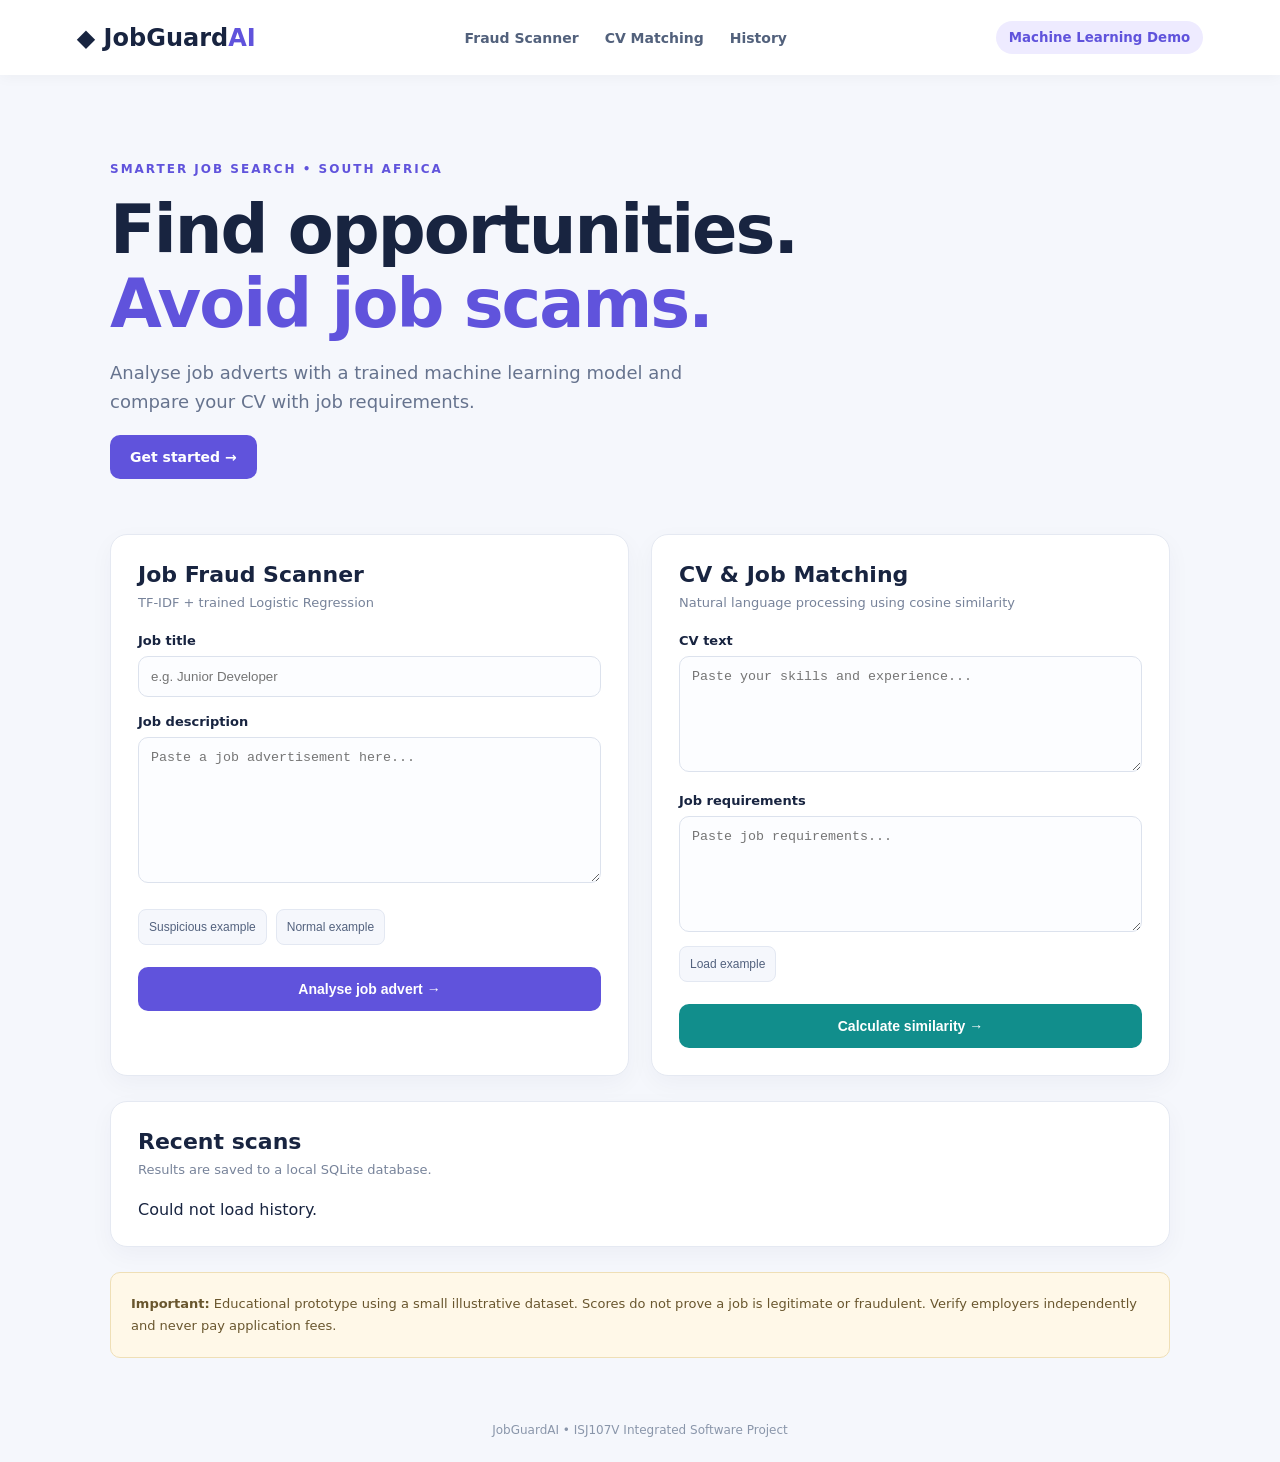
==== templates/index.html @ 6254ecb5 "Initial commit - JobGuardAI" ====
<!doctype html><html lang="en"><head><meta charset="utf-8"><meta name="viewport" content="width=device-width,initial-scale=1"><title>JobGuardAI</title><link rel="stylesheet" href="/static/style.css"></head><body>
<header><strong>◆ JobGuard<span>AI</span></strong><nav><a href="#scanner">Fraud Scanner</a><a href="#matcher">CV Matching</a><a href="#history">History</a></nav><small>Machine Learning Demo</small></header>
<main><section class="hero"><p class="eyebrow">SMARTER JOB SEARCH • SOUTH AFRICA</p><h1>Find opportunities.<br><em>Avoid job scams.</em></h1><p>Analyse job adverts with a trained machine learning model and compare your CV with job requirements.</p><a class="btn" href="#scanner">Get started →</a></section>
<div class="grid"><section class="card" id="scanner"><h2>Job Fraud Scanner</h2><p>TF-IDF + trained Logistic Regression</p><form id="scanForm"><label>Job title</label><input id="title" maxlength="120" required placeholder="e.g. Junior Developer"><label>Job description</label><textarea id="description" minlength="30" maxlength="8000" rows="8" required placeholder="Paste a job advertisement here..."></textarea><div class="row"><button type="button" class="ghost" id="suspicious">Suspicious example</button><button type="button" class="ghost" id="normal">Normal example</button></div><button class="btn wide">Analyse job advert →</button></form><div id="scanResult" class="result" aria-live="polite"></div></section>
<section class="card" id="matcher"><h2>CV & Job Matching</h2><p>Natural language processing using cosine similarity</p><form id="matchForm"><label>CV text</label><textarea id="cv" minlength="20" maxlength="8000" rows="6" required placeholder="Paste your skills and experience..."></textarea><label>Job requirements</label><textarea id="job" minlength="20" maxlength="8000" rows="6" required placeholder="Paste job requirements..."></textarea><button type="button" class="ghost" id="matchExample">Load example</button><button class="btn teal wide">Calculate similarity →</button></form><div id="matchResult" class="result" aria-live="polite"></div></section></div>
<section class="card history" id="history"><h2>Recent scans</h2><p>Results are saved to a local SQLite database.</p><div id="historyList">Loading…</div></section>
<aside><b>Important:</b> Educational prototype using a small illustrative dataset. Scores do not prove a job is legitimate or fraudulent. Verify employers independently and never pay application fees.</aside></main><footer>JobGuardAI • ISJ107V Integrated Software Project</footer><script src="/static/app.js"></script></body></html>
---- static/style.css ----
*{box-sizing:border-box}html{scroll-behavior:smooth}body{margin:0;background:#f5f7fc;color:#182440;font-family:system-ui,Segoe UI,Arial,sans-serif}header{height:75px;background:#fff;display:flex;align-items:center;justify-content:space-between;padding:0 6%;box-shadow:0 2px 14px #0000000a}header strong{font-size:24px}header strong span,em{color:#6053dc}nav{display:flex;gap:26px}nav a{text-decoration:none;color:#52617c;font-weight:600;font-size:14px}header small{background:#eeebff;padding:9px 13px;border-radius:20px;color:#6053dc;font-weight:700}main{max-width:1100px;padding:0 20px;margin:auto}.hero{padding:75px 0 55px}.eyebrow{color:#6053dc;font-size:12px;letter-spacing:2px;font-weight:800}.hero h1{font-size:clamp(42px,5.5vw,67px);line-height:1.1;letter-spacing:-2px;margin:18px 0}.hero em{font-style:normal}.hero>p:not(.eyebrow){max-width:650px;font-size:18px;line-height:1.6;color:#66738e}.btn{display:inline-block;background:#6053dc;color:white;padding:14px 20px;border:none;border-radius:10px;font-size:14px;font-weight:750;text-decoration:none;cursor:pointer}.grid{display:grid;grid-template-columns:1fr 1fr;gap:22px}.card{background:white;border:1px solid #e5e9f2;border-radius:17px;padding:27px;box-shadow:0 8px 25px #1723430a}.card h2{margin:0;font-size:22px}.card>p{color:#77839a;font-size:13px;margin:8px 0 23px}label{display:block;font-size:13px;font-weight:750;margin:17px 0 8px}input,textarea{width:100%;border:1px solid #dce2ed;background:#fcfdff;border-radius:10px;padding:12px;font:14px/1.5 inherit;outline:none}input:focus,textarea:focus{border-color:#6053dc}textarea{resize:vertical}.row{display:flex;gap:9px;margin-top:12px}.ghost{background:#f5f7fc;color:#53627e;border:1px solid #e3e8f2;border-radius:8px;padding:10px;cursor:pointer;font-size:12px;margin:10px 0}.wide{width:100%;margin-top:12px}.teal{background:#118e8c}.result:not(:empty){margin-top:18px;border:1px solid #dce4fa;background:#f4f7ff;border-radius:10px;padding:15px;line-height:1.6;font-size:14px}.result h3{margin:0}.result small{color:#6a7891}.history{margin-top:25px}.history-row{padding:13px;border-bottom:1px solid #e5e9f2;display:flex;justify-content:space-between;gap:15px}.history-row small{color:#748099}aside{margin:25px 0 40px;background:#fff8e8;border:1px solid #efdfb6;padding:20px;border-radius:10px;font-size:13px;line-height:1.7;color:#69562e}footer{text-align:center;padding:25px;color:#8a96aa;font-size:12px}@media(max-width:750px){.grid{grid-template-columns:1fr}nav{display:none}header small{display:none}.hero{padding:50px 0 35px}.card{padding:20px}}
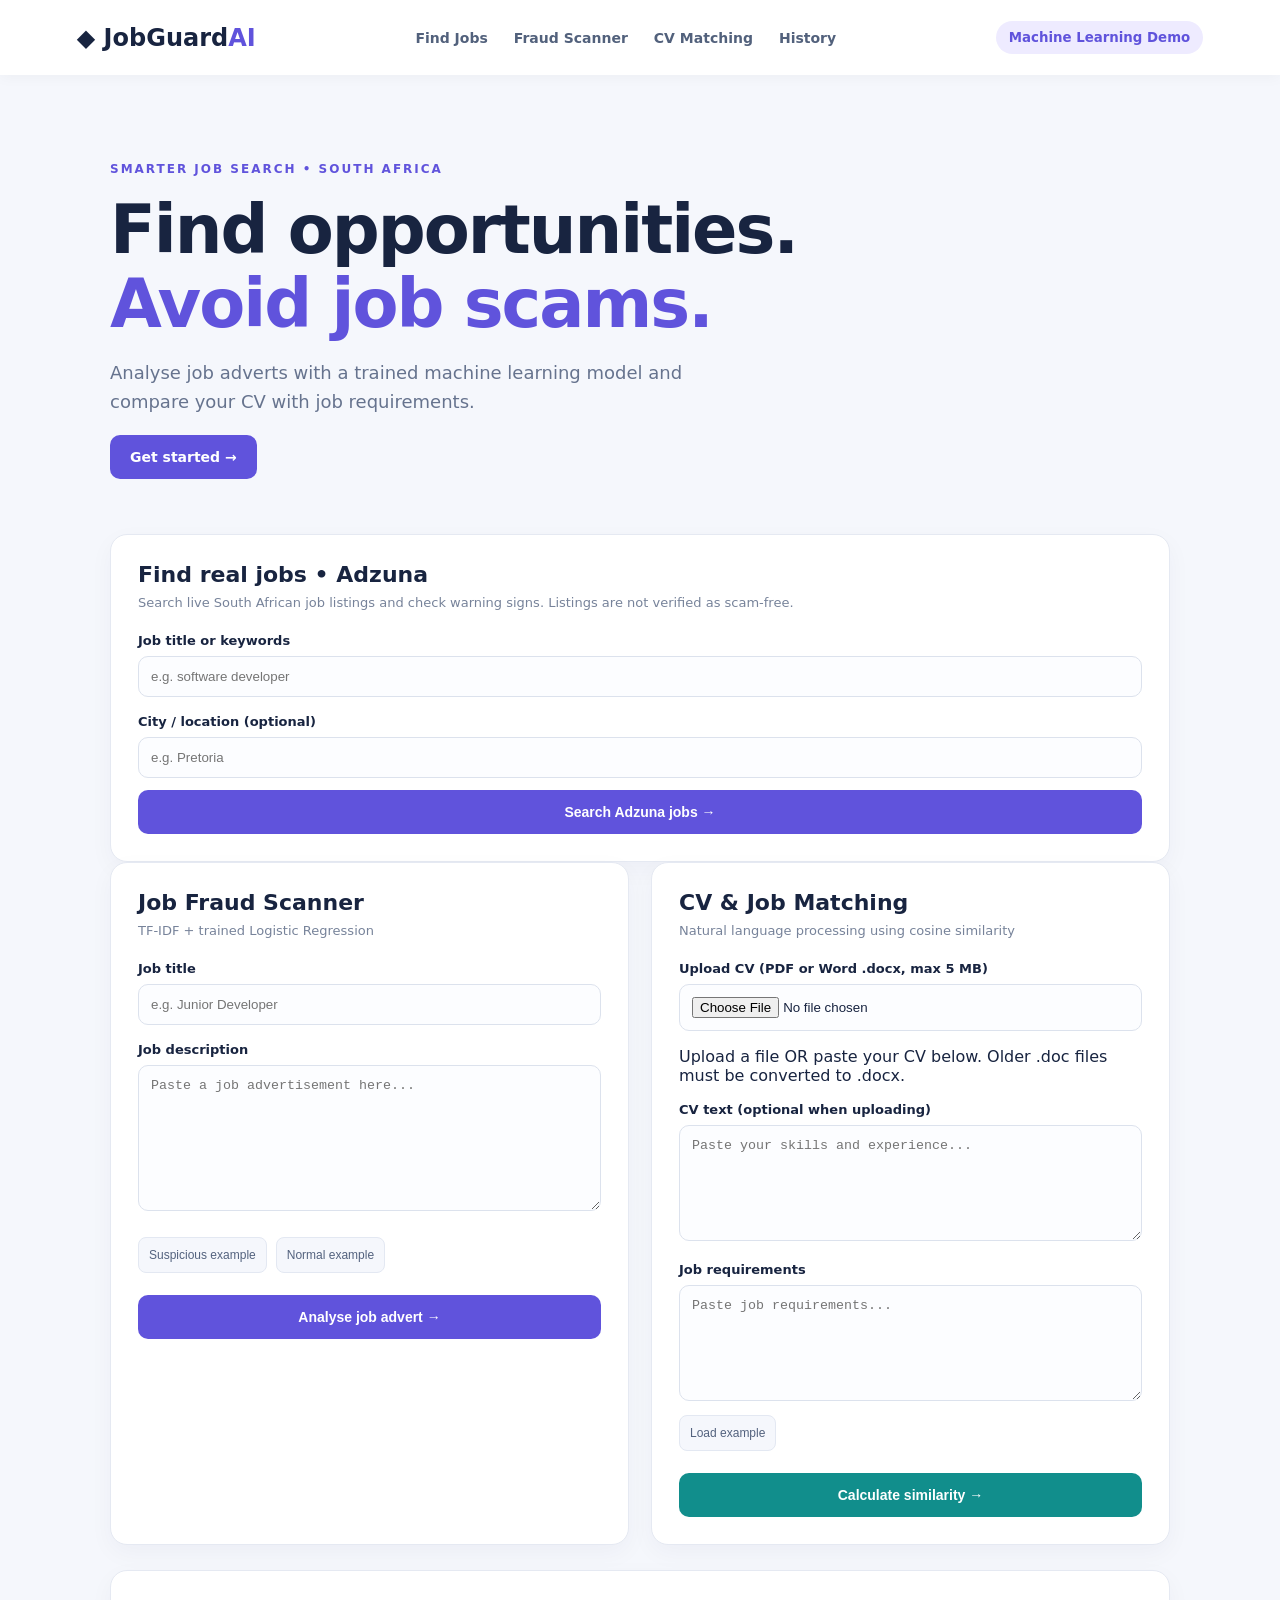
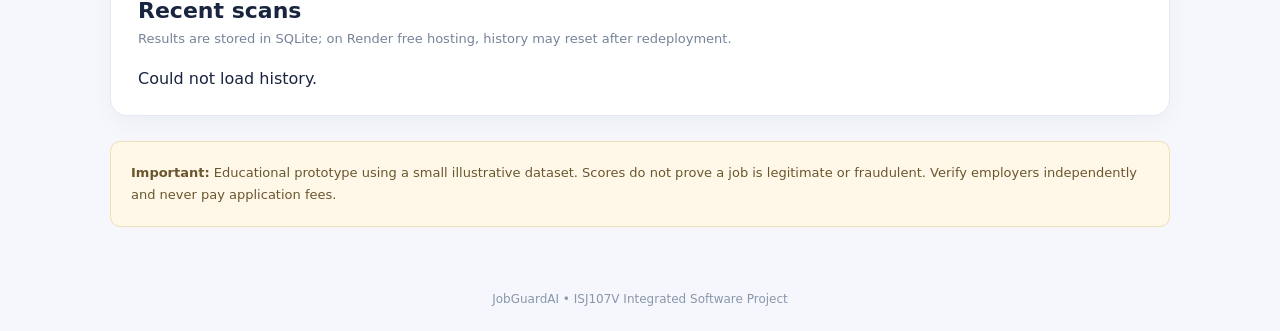
==== commit 072b3c03: "Add Adzuna API and CV upload features" ====
--- a/templates/index.html
+++ b/templates/index.html
@@ -1,7 +1,8 @@
 <!doctype html><html lang="en"><head><meta charset="utf-8"><meta name="viewport" content="width=device-width,initial-scale=1"><title>JobGuardAI</title><link rel="stylesheet" href="/static/style.css"></head><body>
-<header><strong>◆ JobGuard<span>AI</span></strong><nav><a href="#scanner">Fraud Scanner</a><a href="#matcher">CV Matching</a><a href="#history">History</a></nav><small>Machine Learning Demo</small></header>
+<header><strong>◆ JobGuard<span>AI</span></strong><nav><a href="#adzuna">Find Jobs</a><a href="#scanner">Fraud Scanner</a><a href="#matcher">CV Matching</a><a href="#history">History</a></nav><small>Machine Learning Demo</small></header>
 <main><section class="hero"><p class="eyebrow">SMARTER JOB SEARCH • SOUTH AFRICA</p><h1>Find opportunities.<br><em>Avoid job scams.</em></h1><p>Analyse job adverts with a trained machine learning model and compare your CV with job requirements.</p><a class="btn" href="#scanner">Get started →</a></section>
+<section class="card" id="adzuna"><h2>Find real jobs • Adzuna</h2><p>Search live South African job listings and check warning signs. Listings are not verified as scam-free.</p><form id="jobSearchForm"><label>Job title or keywords</label><input id="jobQuery" required minlength="2" maxlength="100" placeholder="e.g. software developer"><label>City / location (optional)</label><input id="jobLocation" maxlength="100" placeholder="e.g. Pretoria"><button class="btn wide">Search Adzuna jobs →</button></form><div id="jobResults" class="result" aria-live="polite"></div></section>
 <div class="grid"><section class="card" id="scanner"><h2>Job Fraud Scanner</h2><p>TF-IDF + trained Logistic Regression</p><form id="scanForm"><label>Job title</label><input id="title" maxlength="120" required placeholder="e.g. Junior Developer"><label>Job description</label><textarea id="description" minlength="30" maxlength="8000" rows="8" required placeholder="Paste a job advertisement here..."></textarea><div class="row"><button type="button" class="ghost" id="suspicious">Suspicious example</button><button type="button" class="ghost" id="normal">Normal example</button></div><button class="btn wide">Analyse job advert →</button></form><div id="scanResult" class="result" aria-live="polite"></div></section>
-<section class="card" id="matcher"><h2>CV & Job Matching</h2><p>Natural language processing using cosine similarity</p><form id="matchForm"><label>CV text</label><textarea id="cv" minlength="20" maxlength="8000" rows="6" required placeholder="Paste your skills and experience..."></textarea><label>Job requirements</label><textarea id="job" minlength="20" maxlength="8000" rows="6" required placeholder="Paste job requirements..."></textarea><button type="button" class="ghost" id="matchExample">Load example</button><button class="btn teal wide">Calculate similarity →</button></form><div id="matchResult" class="result" aria-live="polite"></div></section></div>
-<section class="card history" id="history"><h2>Recent scans</h2><p>Results are saved to a local SQLite database.</p><div id="historyList">Loading…</div></section>
+<section class="card" id="matcher"><h2>CV & Job Matching</h2><p>Natural language processing using cosine similarity</p><form id="matchForm"><label>Upload CV (PDF or Word .docx, max 5 MB)</label><input id="cvFile" type="file" accept=".pdf,.docx,application/pdf,application/vnd.openxmlformats-officedocument.wordprocessingml.document"><p>Upload a file OR paste your CV below. Older .doc files must be converted to .docx.</p><label>CV text (optional when uploading)</label><textarea id="cv" minlength="20" maxlength="8000" rows="6" placeholder="Paste your skills and experience..."></textarea><label>Job requirements</label><textarea id="job" minlength="20" maxlength="8000" rows="6" required placeholder="Paste job requirements..."></textarea><button type="button" class="ghost" id="matchExample">Load example</button><button class="btn teal wide">Calculate similarity →</button></form><div id="matchResult" class="result" aria-live="polite"></div></section></div>
+<section class="card history" id="history"><h2>Recent scans</h2><p>Results are stored in SQLite; on Render free hosting, history may reset after redeployment.</p><div id="historyList">Loading…</div></section>
 <aside><b>Important:</b> Educational prototype using a small illustrative dataset. Scores do not prove a job is legitimate or fraudulent. Verify employers independently and never pay application fees.</aside></main><footer>JobGuardAI • ISJ107V Integrated Software Project</footer><script src="/static/app.js"></script></body></html>
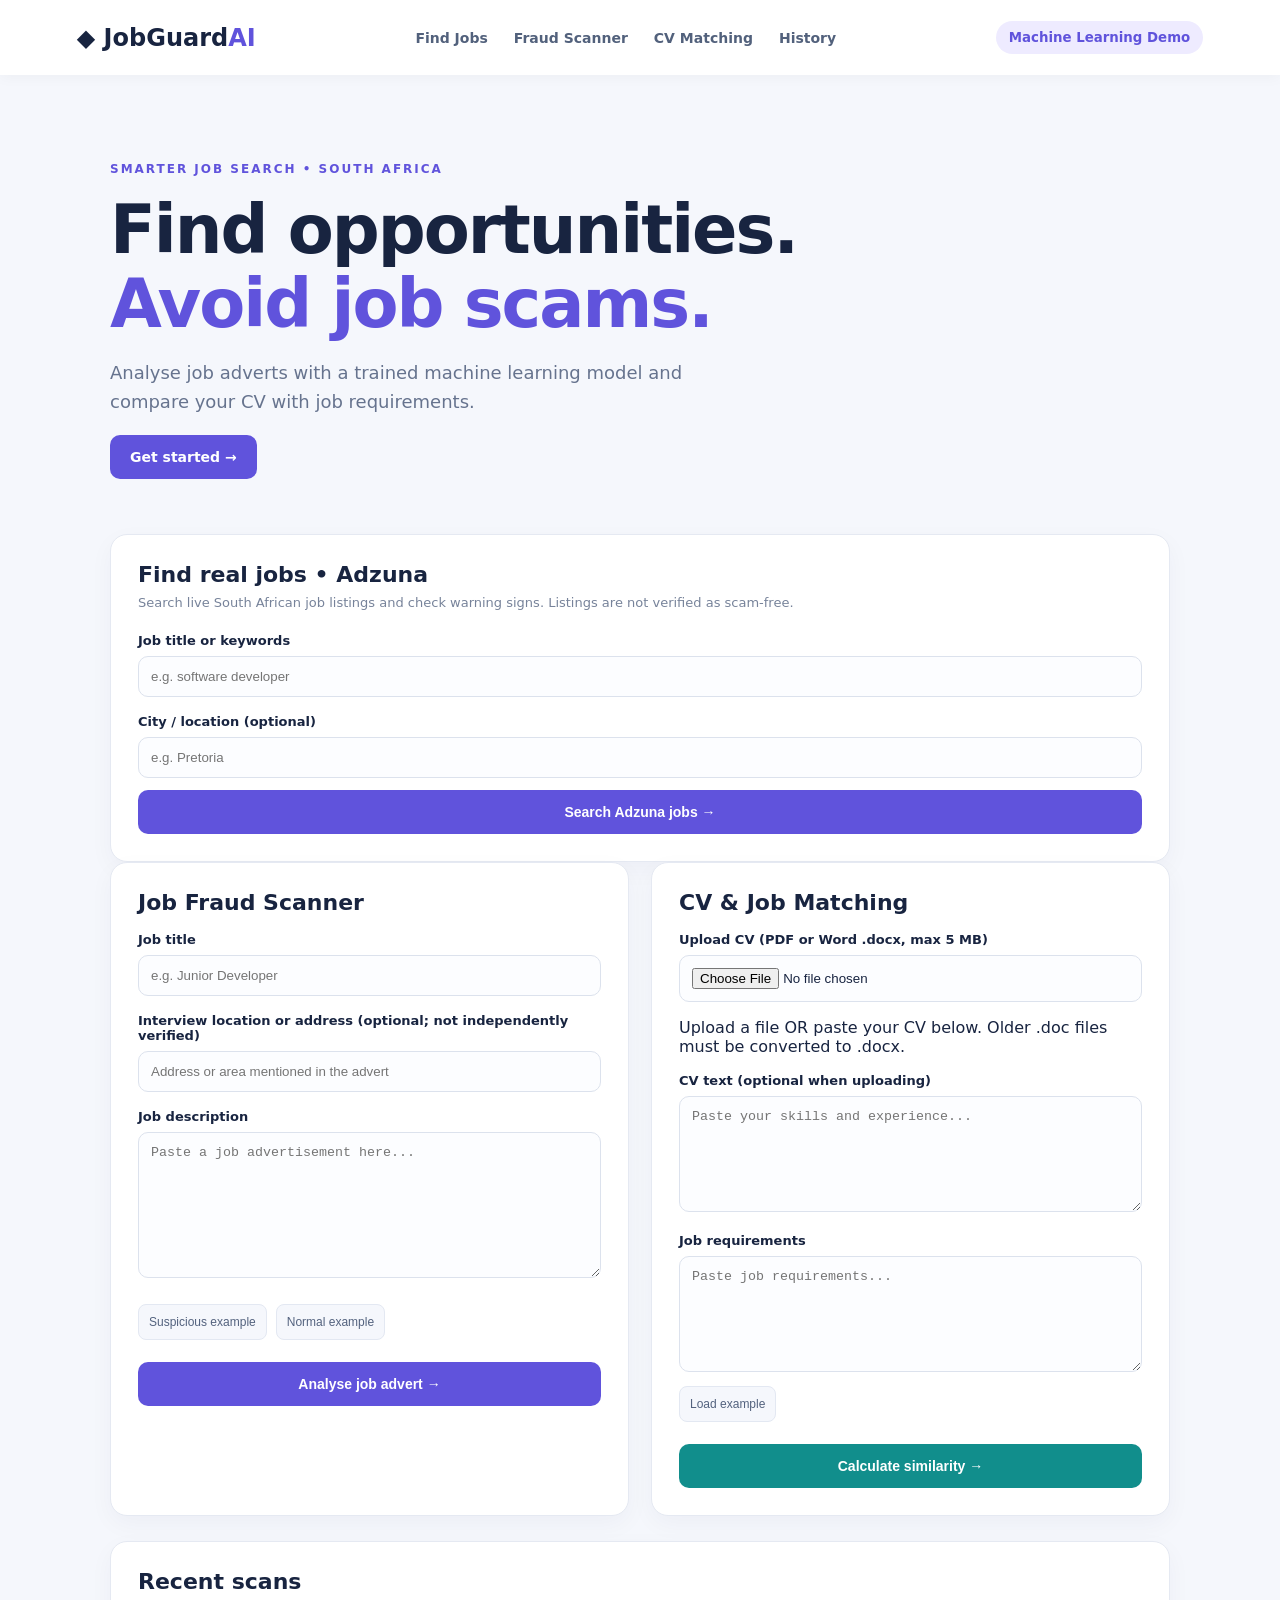
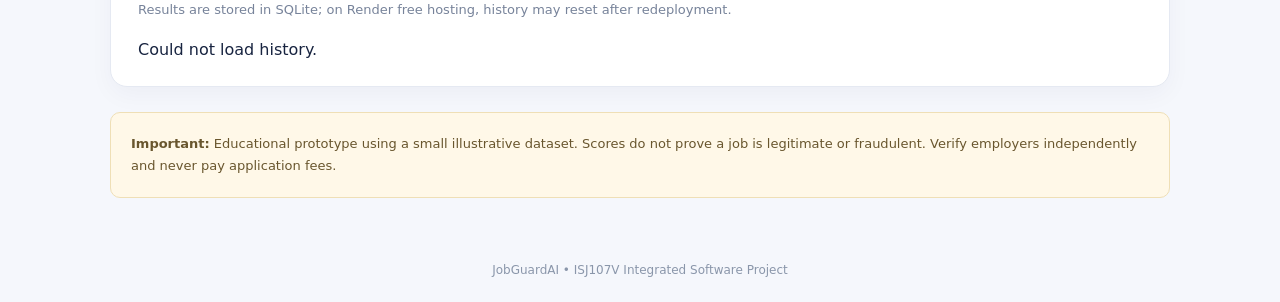
==== commit 459ee4db: "Improve job seeker safety and fraud detection" ====
--- a/templates/index.html
+++ b/templates/index.html
@@ -2,7 +2,7 @@
 <header><strong>◆ JobGuard<span>AI</span></strong><nav><a href="#adzuna">Find Jobs</a><a href="#scanner">Fraud Scanner</a><a href="#matcher">CV Matching</a><a href="#history">History</a></nav><small>Machine Learning Demo</small></header>
 <main><section class="hero"><p class="eyebrow">SMARTER JOB SEARCH • SOUTH AFRICA</p><h1>Find opportunities.<br><em>Avoid job scams.</em></h1><p>Analyse job adverts with a trained machine learning model and compare your CV with job requirements.</p><a class="btn" href="#scanner">Get started →</a></section>
 <section class="card" id="adzuna"><h2>Find real jobs • Adzuna</h2><p>Search live South African job listings and check warning signs. Listings are not verified as scam-free.</p><form id="jobSearchForm"><label>Job title or keywords</label><input id="jobQuery" required minlength="2" maxlength="100" placeholder="e.g. software developer"><label>City / location (optional)</label><input id="jobLocation" maxlength="100" placeholder="e.g. Pretoria"><button class="btn wide">Search Adzuna jobs →</button></form><div id="jobResults" class="result" aria-live="polite"></div></section>
-<div class="grid"><section class="card" id="scanner"><h2>Job Fraud Scanner</h2><p>TF-IDF + trained Logistic Regression</p><form id="scanForm"><label>Job title</label><input id="title" maxlength="120" required placeholder="e.g. Junior Developer"><label>Job description</label><textarea id="description" minlength="30" maxlength="8000" rows="8" required placeholder="Paste a job advertisement here..."></textarea><div class="row"><button type="button" class="ghost" id="suspicious">Suspicious example</button><button type="button" class="ghost" id="normal">Normal example</button></div><button class="btn wide">Analyse job advert →</button></form><div id="scanResult" class="result" aria-live="polite"></div></section>
-<section class="card" id="matcher"><h2>CV & Job Matching</h2><p>Natural language processing using cosine similarity</p><form id="matchForm"><label>Upload CV (PDF or Word .docx, max 5 MB)</label><input id="cvFile" type="file" accept=".pdf,.docx,application/pdf,application/vnd.openxmlformats-officedocument.wordprocessingml.document"><p>Upload a file OR paste your CV below. Older .doc files must be converted to .docx.</p><label>CV text (optional when uploading)</label><textarea id="cv" minlength="20" maxlength="8000" rows="6" placeholder="Paste your skills and experience..."></textarea><label>Job requirements</label><textarea id="job" minlength="20" maxlength="8000" rows="6" required placeholder="Paste job requirements..."></textarea><button type="button" class="ghost" id="matchExample">Load example</button><button class="btn teal wide">Calculate similarity →</button></form><div id="matchResult" class="result" aria-live="polite"></div></section></div>
+<div class="grid"><section class="card" id="scanner"><h2>Job Fraud Scanner</h2><form id="scanForm"><label>Job title</label><input id="title" maxlength="120" required placeholder="e.g. Junior Developer"><label>Interview location or address (optional; not independently verified)</label><input id="location" maxlength="250" placeholder="Address or area mentioned in the advert"><label>Job description</label><textarea id="description" minlength="30" maxlength="8000" rows="8" required placeholder="Paste a job advertisement here..."></textarea><div class="row"><button type="button" class="ghost" id="suspicious">Suspicious example</button><button type="button" class="ghost" id="normal">Normal example</button></div><button class="btn wide">Analyse job advert →</button></form><div id="scanResult" class="result" aria-live="polite"></div></section>
+<section class="card" id="matcher"><h2>CV & Job Matching</h2><form id="matchForm"><label>Upload CV (PDF or Word .docx, max 5 MB)</label><input id="cvFile" type="file" accept=".pdf,.docx,application/pdf,application/vnd.openxmlformats-officedocument.wordprocessingml.document"><p>Upload a file OR paste your CV below. Older .doc files must be converted to .docx.</p><label>CV text (optional when uploading)</label><textarea id="cv" minlength="20" maxlength="8000" rows="6" placeholder="Paste your skills and experience..."></textarea><label>Job requirements</label><textarea id="job" minlength="20" maxlength="8000" rows="6" required placeholder="Paste job requirements..."></textarea><button type="button" class="ghost" id="matchExample">Load example</button><button class="btn teal wide">Calculate similarity →</button></form><div id="matchResult" class="result" aria-live="polite"></div></section></div>
 <section class="card history" id="history"><h2>Recent scans</h2><p>Results are stored in SQLite; on Render free hosting, history may reset after redeployment.</p><div id="historyList">Loading…</div></section>
 <aside><b>Important:</b> Educational prototype using a small illustrative dataset. Scores do not prove a job is legitimate or fraudulent. Verify employers independently and never pay application fees.</aside></main><footer>JobGuardAI • ISJ107V Integrated Software Project</footer><script src="/static/app.js"></script></body></html>
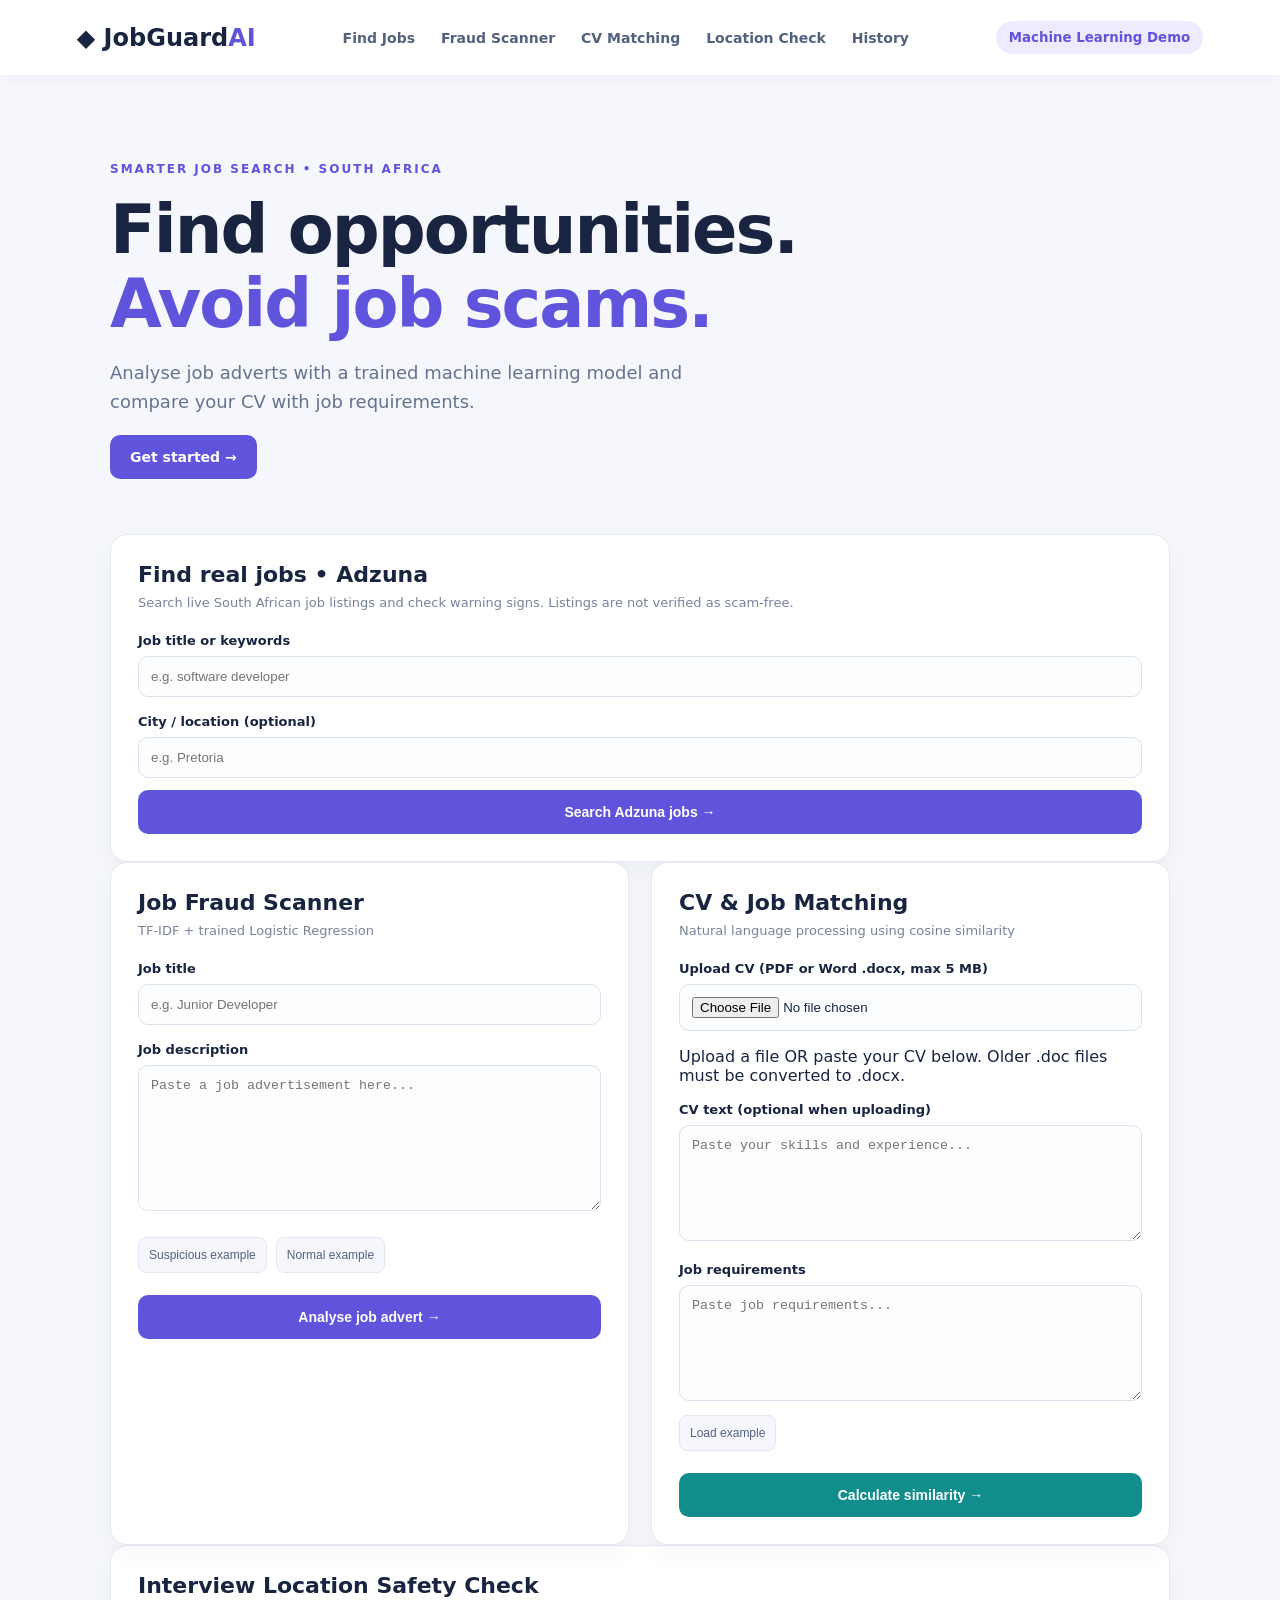
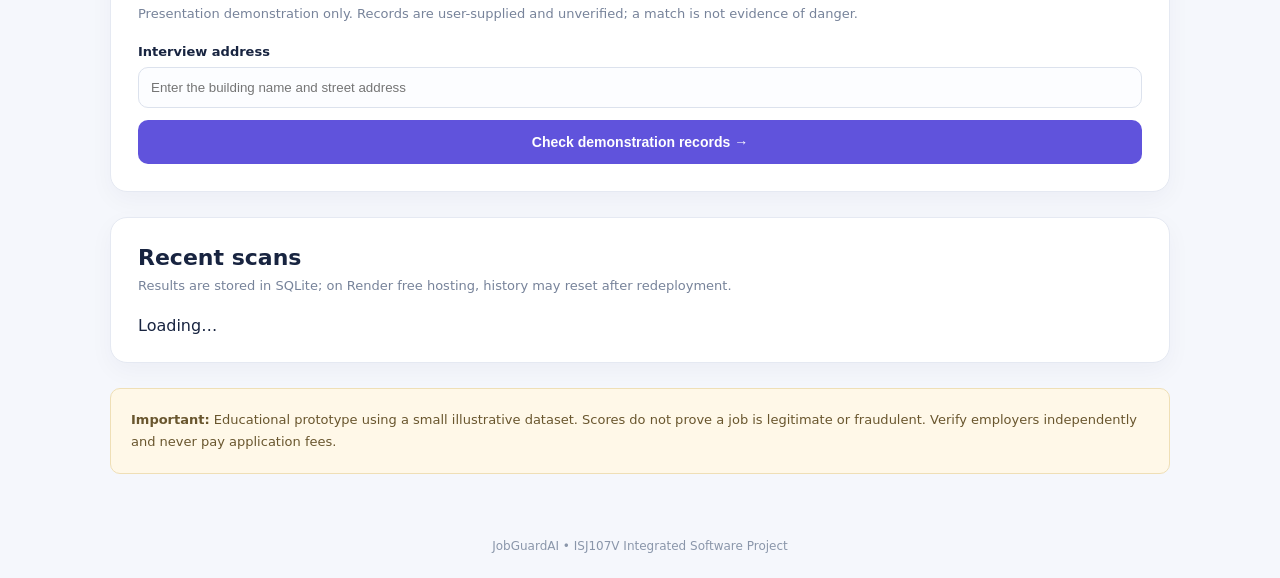
==== commit 01c89268: "Add interview location safety checker" ====
--- a/templates/index.html
+++ b/templates/index.html
@@ -1,8 +1,9 @@
 <!doctype html><html lang="en"><head><meta charset="utf-8"><meta name="viewport" content="width=device-width,initial-scale=1"><title>JobGuardAI</title><link rel="stylesheet" href="/static/style.css"></head><body>
-<header><strong>◆ JobGuard<span>AI</span></strong><nav><a href="#adzuna">Find Jobs</a><a href="#scanner">Fraud Scanner</a><a href="#matcher">CV Matching</a><a href="#history">History</a></nav><small>Machine Learning Demo</small></header>
+<header><strong>◆ JobGuard<span>AI</span></strong><nav><a href="#adzuna">Find Jobs</a><a href="#scanner">Fraud Scanner</a><a href="#matcher">CV Matching</a><a href="#location-check">Location Check</a><a href="#history">History</a></nav><small>Machine Learning Demo</small></header>
 <main><section class="hero"><p class="eyebrow">SMARTER JOB SEARCH • SOUTH AFRICA</p><h1>Find opportunities.<br><em>Avoid job scams.</em></h1><p>Analyse job adverts with a trained machine learning model and compare your CV with job requirements.</p><a class="btn" href="#scanner">Get started →</a></section>
 <section class="card" id="adzuna"><h2>Find real jobs • Adzuna</h2><p>Search live South African job listings and check warning signs. Listings are not verified as scam-free.</p><form id="jobSearchForm"><label>Job title or keywords</label><input id="jobQuery" required minlength="2" maxlength="100" placeholder="e.g. software developer"><label>City / location (optional)</label><input id="jobLocation" maxlength="100" placeholder="e.g. Pretoria"><button class="btn wide">Search Adzuna jobs →</button></form><div id="jobResults" class="result" aria-live="polite"></div></section>
-<div class="grid"><section class="card" id="scanner"><h2>Job Fraud Scanner</h2><form id="scanForm"><label>Job title</label><input id="title" maxlength="120" required placeholder="e.g. Junior Developer"><label>Interview location or address (optional; not independently verified)</label><input id="location" maxlength="250" placeholder="Address or area mentioned in the advert"><label>Job description</label><textarea id="description" minlength="30" maxlength="8000" rows="8" required placeholder="Paste a job advertisement here..."></textarea><div class="row"><button type="button" class="ghost" id="suspicious">Suspicious example</button><button type="button" class="ghost" id="normal">Normal example</button></div><button class="btn wide">Analyse job advert →</button></form><div id="scanResult" class="result" aria-live="polite"></div></section>
-<section class="card" id="matcher"><h2>CV & Job Matching</h2><form id="matchForm"><label>Upload CV (PDF or Word .docx, max 5 MB)</label><input id="cvFile" type="file" accept=".pdf,.docx,application/pdf,application/vnd.openxmlformats-officedocument.wordprocessingml.document"><p>Upload a file OR paste your CV below. Older .doc files must be converted to .docx.</p><label>CV text (optional when uploading)</label><textarea id="cv" minlength="20" maxlength="8000" rows="6" placeholder="Paste your skills and experience..."></textarea><label>Job requirements</label><textarea id="job" minlength="20" maxlength="8000" rows="6" required placeholder="Paste job requirements..."></textarea><button type="button" class="ghost" id="matchExample">Load example</button><button class="btn teal wide">Calculate similarity →</button></form><div id="matchResult" class="result" aria-live="polite"></div></section></div>
+<div class="grid"><section class="card" id="scanner"><h2>Job Fraud Scanner</h2><p>TF-IDF + trained Logistic Regression</p><form id="scanForm"><label>Job title</label><input id="title" maxlength="120" required placeholder="e.g. Junior Developer"><label>Job description</label><textarea id="description" minlength="30" maxlength="8000" rows="8" required placeholder="Paste a job advertisement here..."></textarea><div class="row"><button type="button" class="ghost" id="suspicious">Suspicious example</button><button type="button" class="ghost" id="normal">Normal example</button></div><button class="btn wide">Analyse job advert →</button></form><div id="scanResult" class="result" aria-live="polite"></div></section>
+<section class="card" id="matcher"><h2>CV & Job Matching</h2><p>Natural language processing using cosine similarity</p><form id="matchForm"><label>Upload CV (PDF or Word .docx, max 5 MB)</label><input id="cvFile" type="file" accept=".pdf,.docx,application/pdf,application/vnd.openxmlformats-officedocument.wordprocessingml.document"><p>Upload a file OR paste your CV below. Older .doc files must be converted to .docx.</p><label>CV text (optional when uploading)</label><textarea id="cv" minlength="20" maxlength="8000" rows="6" placeholder="Paste your skills and experience..."></textarea><label>Job requirements</label><textarea id="job" minlength="20" maxlength="8000" rows="6" required placeholder="Paste job requirements..."></textarea><button type="button" class="ghost" id="matchExample">Load example</button><button class="btn teal wide">Calculate similarity →</button></form><div id="matchResult" class="result" aria-live="polite"></div></section></div>
+<section class="card" id="location-check"><h2>Interview Location Safety Check</h2><p>Presentation demonstration only. Records are user-supplied and unverified; a match is not evidence of danger.</p><form id="locationForm"><label>Interview address</label><input id="interviewAddress" required minlength="5" maxlength="300" placeholder="Enter the building name and street address"><button class="btn wide">Check demonstration records →</button></form><div id="locationResult" class="result" aria-live="polite"></div></section>
 <section class="card history" id="history"><h2>Recent scans</h2><p>Results are stored in SQLite; on Render free hosting, history may reset after redeployment.</p><div id="historyList">Loading…</div></section>
 <aside><b>Important:</b> Educational prototype using a small illustrative dataset. Scores do not prove a job is legitimate or fraudulent. Verify employers independently and never pay application fees.</aside></main><footer>JobGuardAI • ISJ107V Integrated Software Project</footer><script src="/static/app.js"></script></body></html>
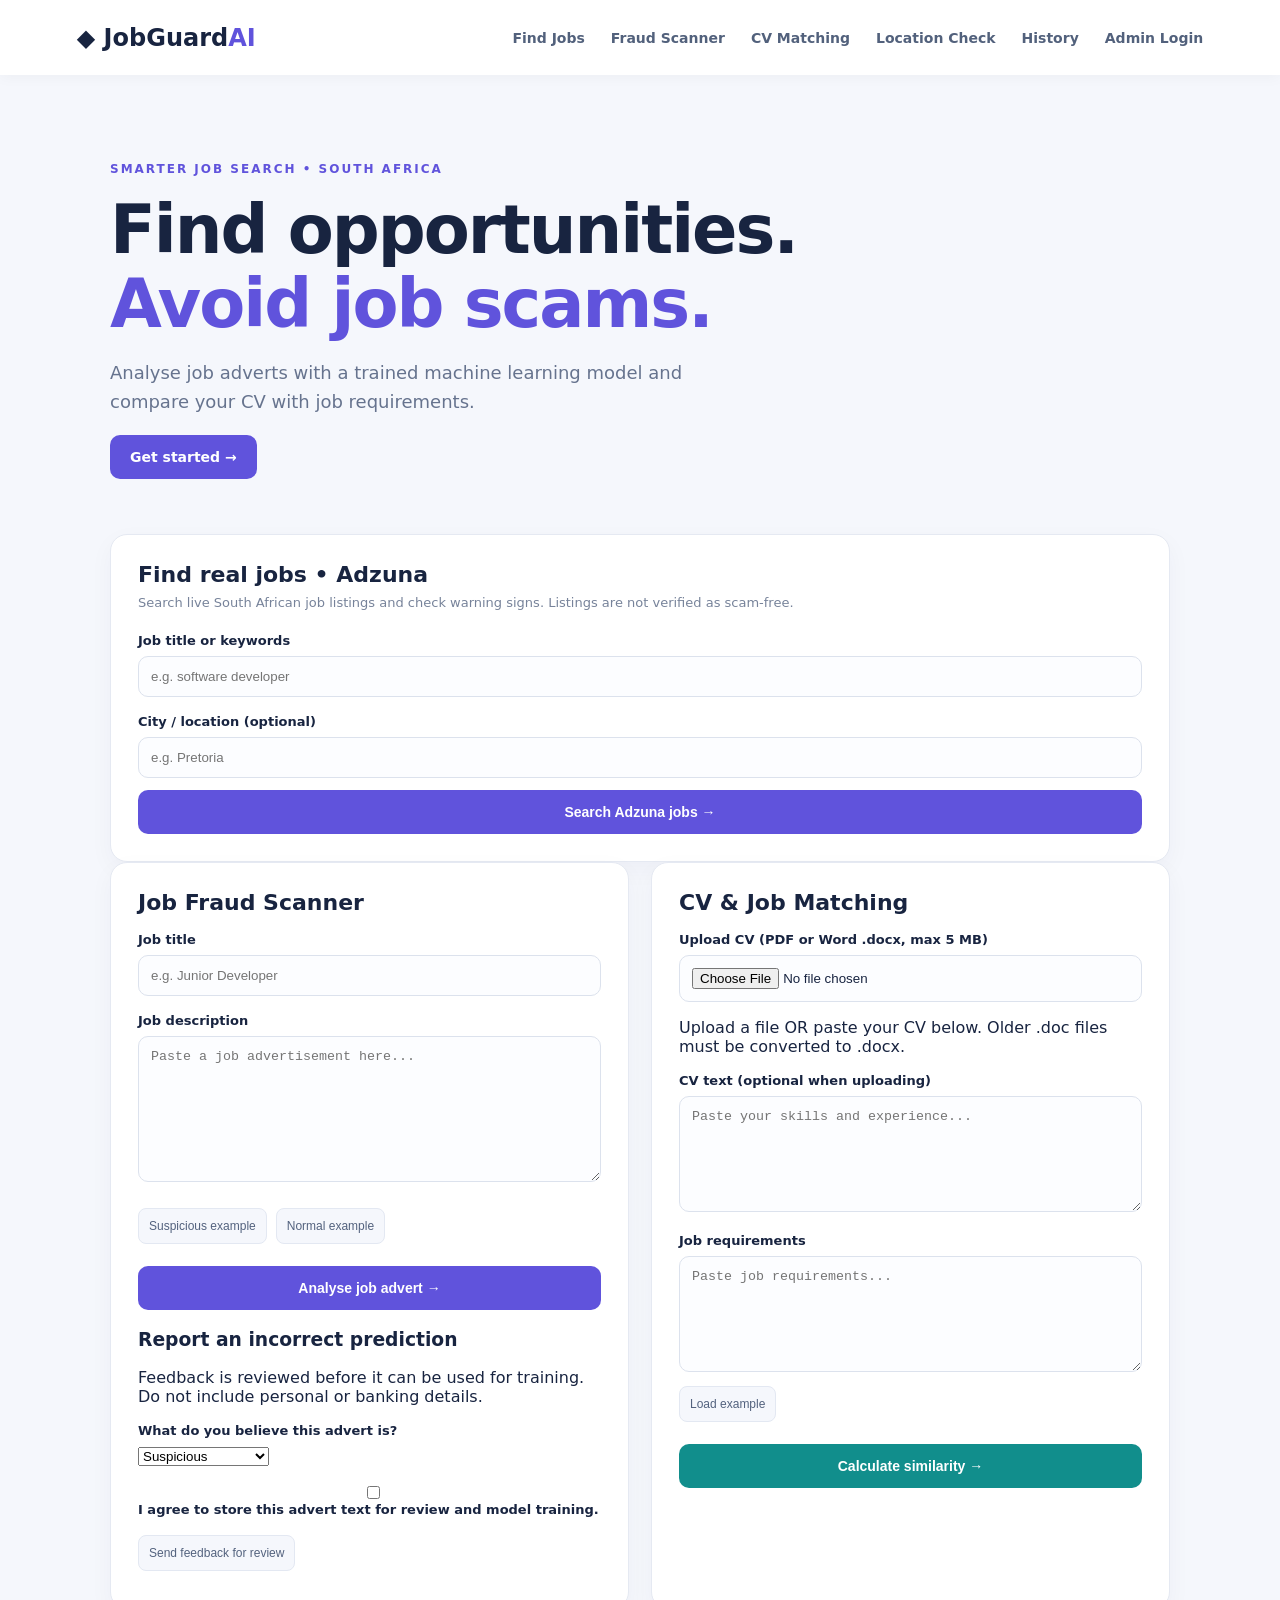
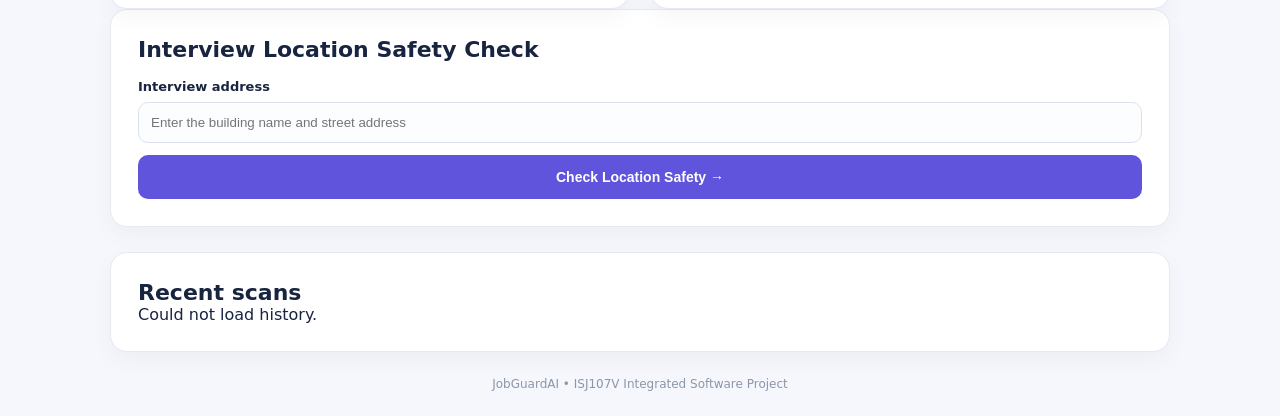
==== commit 10a2052f: "Final JobGuardAI Assignment 5 submission" ====
--- a/templates/index.html
+++ b/templates/index.html
@@ -1,9 +1,17 @@
-<!doctype html><html lang="en"><head><meta charset="utf-8"><meta name="viewport" content="width=device-width,initial-scale=1"><title>JobGuardAI</title><link rel="stylesheet" href="/static/style.css"></head><body>
-<header><strong>◆ JobGuard<span>AI</span></strong><nav><a href="#adzuna">Find Jobs</a><a href="#scanner">Fraud Scanner</a><a href="#matcher">CV Matching</a><a href="#location-check">Location Check</a><a href="#history">History</a></nav><small>Machine Learning Demo</small></header>
+﻿<!doctype html><html lang="en"><head><meta charset="utf-8"><meta name="viewport" content="width=device-width,initial-scale=1"><title>JobGuardAI</title><link rel="stylesheet" href="/static/style.css"></head><body>
+<header><strong>◆ JobGuard<span>AI</span></strong><nav><a href="#adzuna">Find Jobs</a><a href="#scanner">Fraud Scanner</a><a href="#matcher">CV Matching</a><a href="#location-check">Location Check</a><a href="#history">History</a><a href="/admin/login">Admin Login</a></nav></header>
 <main><section class="hero"><p class="eyebrow">SMARTER JOB SEARCH • SOUTH AFRICA</p><h1>Find opportunities.<br><em>Avoid job scams.</em></h1><p>Analyse job adverts with a trained machine learning model and compare your CV with job requirements.</p><a class="btn" href="#scanner">Get started →</a></section>
 <section class="card" id="adzuna"><h2>Find real jobs • Adzuna</h2><p>Search live South African job listings and check warning signs. Listings are not verified as scam-free.</p><form id="jobSearchForm"><label>Job title or keywords</label><input id="jobQuery" required minlength="2" maxlength="100" placeholder="e.g. software developer"><label>City / location (optional)</label><input id="jobLocation" maxlength="100" placeholder="e.g. Pretoria"><button class="btn wide">Search Adzuna jobs →</button></form><div id="jobResults" class="result" aria-live="polite"></div></section>
-<div class="grid"><section class="card" id="scanner"><h2>Job Fraud Scanner</h2><p>TF-IDF + trained Logistic Regression</p><form id="scanForm"><label>Job title</label><input id="title" maxlength="120" required placeholder="e.g. Junior Developer"><label>Job description</label><textarea id="description" minlength="30" maxlength="8000" rows="8" required placeholder="Paste a job advertisement here..."></textarea><div class="row"><button type="button" class="ghost" id="suspicious">Suspicious example</button><button type="button" class="ghost" id="normal">Normal example</button></div><button class="btn wide">Analyse job advert →</button></form><div id="scanResult" class="result" aria-live="polite"></div></section>
-<section class="card" id="matcher"><h2>CV & Job Matching</h2><p>Natural language processing using cosine similarity</p><form id="matchForm"><label>Upload CV (PDF or Word .docx, max 5 MB)</label><input id="cvFile" type="file" accept=".pdf,.docx,application/pdf,application/vnd.openxmlformats-officedocument.wordprocessingml.document"><p>Upload a file OR paste your CV below. Older .doc files must be converted to .docx.</p><label>CV text (optional when uploading)</label><textarea id="cv" minlength="20" maxlength="8000" rows="6" placeholder="Paste your skills and experience..."></textarea><label>Job requirements</label><textarea id="job" minlength="20" maxlength="8000" rows="6" required placeholder="Paste job requirements..."></textarea><button type="button" class="ghost" id="matchExample">Load example</button><button class="btn teal wide">Calculate similarity →</button></form><div id="matchResult" class="result" aria-live="polite"></div></section></div>
-<section class="card" id="location-check"><h2>Interview Location Safety Check</h2><p>Presentation demonstration only. Records are user-supplied and unverified; a match is not evidence of danger.</p><form id="locationForm"><label>Interview address</label><input id="interviewAddress" required minlength="5" maxlength="300" placeholder="Enter the building name and street address"><button class="btn wide">Check demonstration records →</button></form><div id="locationResult" class="result" aria-live="polite"></div></section>
-<section class="card history" id="history"><h2>Recent scans</h2><p>Results are stored in SQLite; on Render free hosting, history may reset after redeployment.</p><div id="historyList">Loading…</div></section>
-<aside><b>Important:</b> Educational prototype using a small illustrative dataset. Scores do not prove a job is legitimate or fraudulent. Verify employers independently and never pay application fees.</aside></main><footer>JobGuardAI • ISJ107V Integrated Software Project</footer><script src="/static/app.js"></script></body></html>
+<div class="grid"><section class="card" id="scanner"><h2>Job Fraud Scanner</h2><form id="scanForm"><label>Job title</label><input id="title" maxlength="120" required placeholder="e.g. Junior Developer"><label>Job description</label><textarea id="description" minlength="30" maxlength="8000" rows="8" required placeholder="Paste a job advertisement here..."></textarea><div class="row"><button type="button" class="ghost" id="suspicious">Suspicious example</button><button type="button" class="ghost" id="normal">Normal example</button></div><button class="btn wide">Analyse job advert →</button></form><div id="scanResult" class="result" aria-live="polite"></div>
+<form id="feedbackForm"><h3>Report an incorrect prediction</h3><p>Feedback is reviewed before it can be used for training. Do not include personal or banking details.</p>
+<label>What do you believe this advert is?</label>
+<select id="feedbackLabel" required><option value="1">Suspicious</option><option value="0">Legitimate-looking</option></select>
+<label><input type="checkbox" id="feedbackConsent" required> I agree to store this advert text for review and model training.</label>
+<button class="ghost" type="submit">Send feedback for review</button></form>
+<div id="feedbackResult" class="result" aria-live="polite"></div></section>
+<section class="card" id="matcher"><h2>CV & Job Matching</h2><form id="matchForm"><label>Upload CV (PDF or Word .docx, max 5 MB)</label><input id="cvFile" type="file" accept=".pdf,.docx,application/pdf,application/vnd.openxmlformats-officedocument.wordprocessingml.document"><p>Upload a file OR paste your CV below. Older .doc files must be converted to .docx.</p><label>CV text (optional when uploading)</label><textarea id="cv" minlength="20" maxlength="8000" rows="6" placeholder="Paste your skills and experience..."></textarea><label>Job requirements</label><textarea id="job" minlength="20" maxlength="8000" rows="6" required placeholder="Paste job requirements..."></textarea><button type="button" class="ghost" id="matchExample">Load example</button><button class="btn teal wide">Calculate similarity →</button></form><div id="matchResult" class="result" aria-live="polite"></div></section></div>
+<section class="card" id="location-check"><h2>Interview Location Safety Check</h2><form id="locationForm"><label>Interview address</label><input id="interviewAddress" required minlength="5" maxlength="300" placeholder="Enter the building name and street address"><button class="btn wide">Check Location Safety →</button></form><div id="locationResult" class="result" aria-live="polite"></div></section>
+<section class="card history" id="history"><h2>Recent scans</h2><div id="historyList">Loading…</div></section>
+</main><footer>JobGuardAI • ISJ107V Integrated Software Project</footer><script src="/static/app.js"></script></body></html>
+
+
